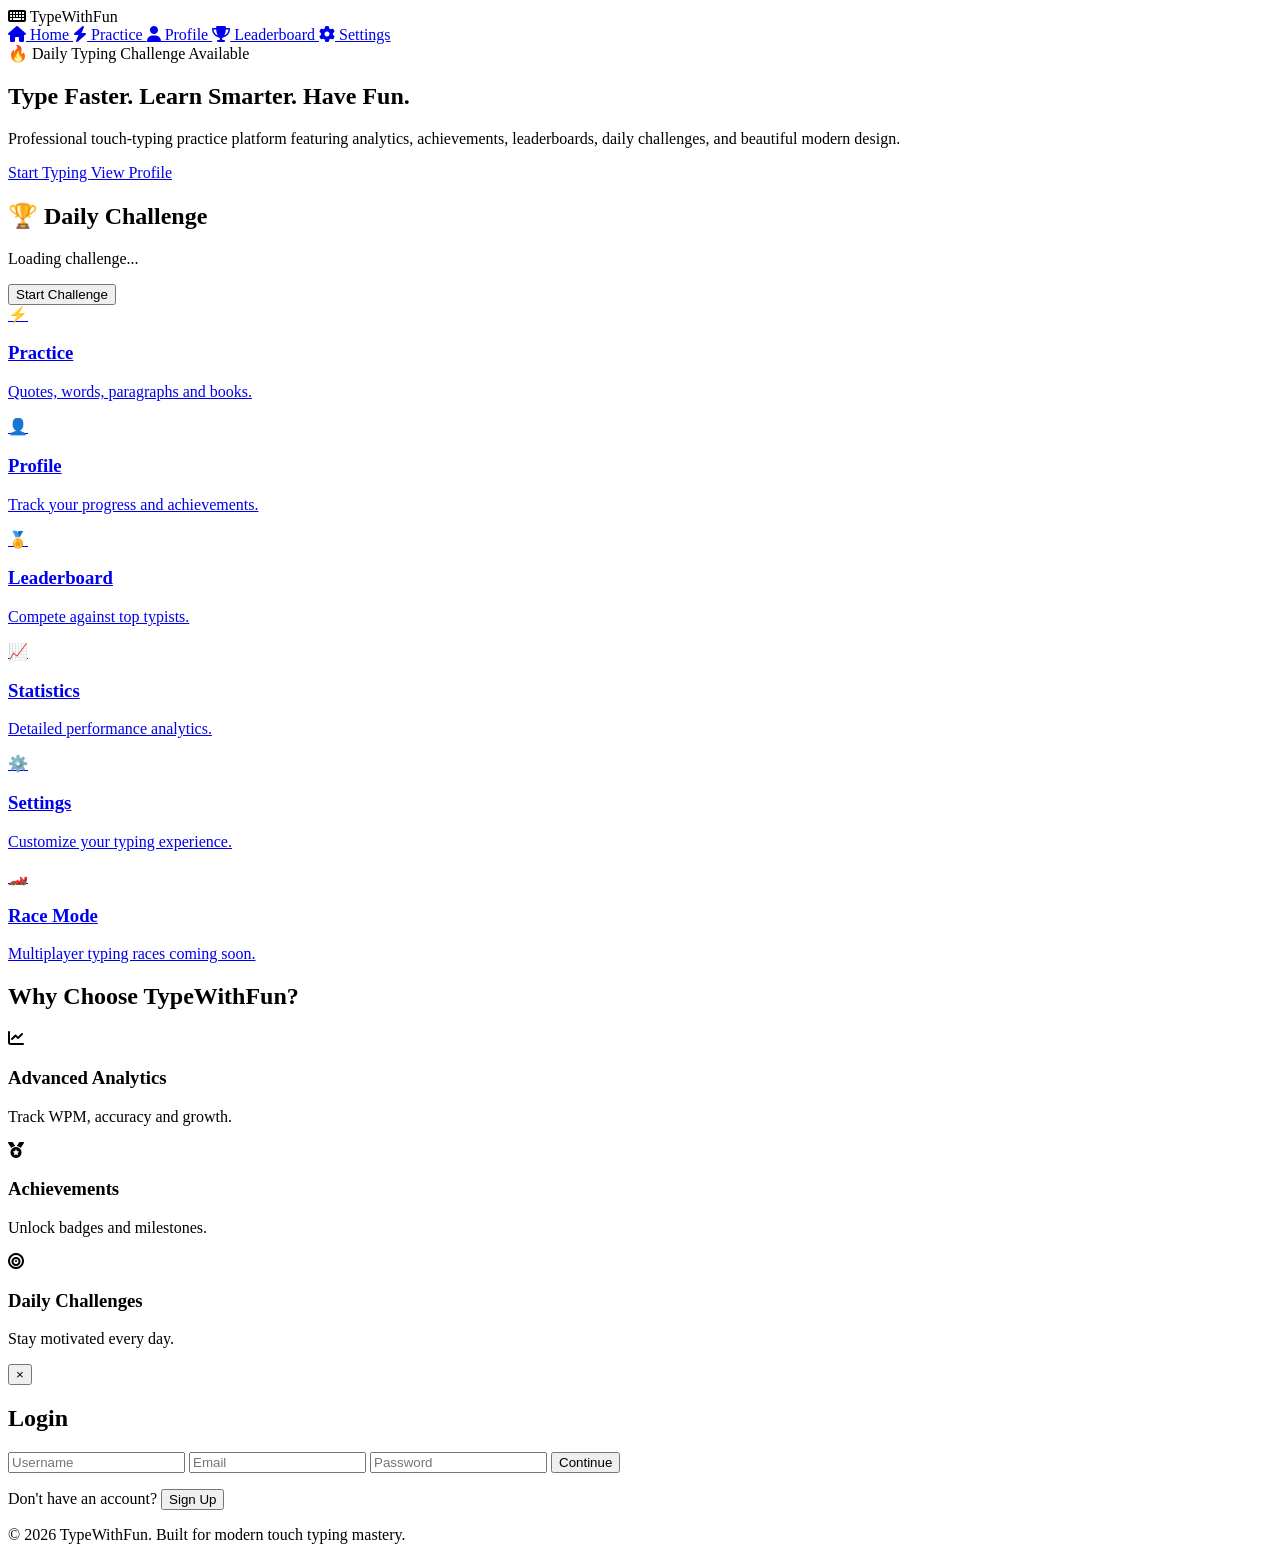
==== index.html @ 9734ed9a "Create index.html" ====
<!DOCTYPE html>
<html lang="en">
<head>
<meta charset="UTF-8">
<meta
    name="viewport"
    content="width=device-width, initial-scale=1.0"
/>

<title>TypeWithFun | Modern Touch Typing Platform</title>

<meta
    name="description"
    content="Master touch typing with fun challenges, achievements, analytics and leaderboards."
/>

<link rel="preconnect" href="https://fonts.googleapis.com">
<link rel="preconnect" href="https://fonts.gstatic.com" crossorigin>

<link
href="https://fonts.googleapis.com/css2?family=Inter:wght@300;400;500;600;700;800&display=swap"
rel="stylesheet"
/>

<link
rel="stylesheet"
href="https://cdnjs.cloudflare.com/ajax/libs/font-awesome/6.5.2/css/all.min.css"
/>

<link rel="stylesheet" href="css/style.css">
<link rel="stylesheet" href="css/components.css">
<link rel="stylesheet" href="css/animations.css">
</head>

<body>

<div class="background-gradient"></div>
<div class="particles" id="particles"></div>

<header class="navbar">

<div class="logo">
<i class="fa-solid fa-keyboard"></i>
<span>TypeWithFun</span>
</div>

<nav class="nav-links">

<a href="index.html">
<i class="fa-solid fa-house"></i>
Home
</a>

<a href="pages/practice.html">
<i class="fa-solid fa-bolt"></i>
Practice
</a>

<a href="pages/profile.html">
<i class="fa-solid fa-user"></i>
Profile
</a>

<a href="pages/leaderboard.html">
<i class="fa-solid fa-trophy"></i>
Leaderboard
</a>

<a href="pages/settings.html">
<i class="fa-solid fa-gear"></i>
Settings
</a>

</nav>

<div id="authArea"></div>

</header>

<main>

<section class="hero">

<div class="hero-content">

<div class="badge">
🔥 Daily Typing Challenge Available
</div>

<h1>
Type Faster.
<span>Learn Smarter.</span>
Have Fun.
</h1>

<p>
Professional touch-typing practice platform featuring
analytics, achievements, leaderboards, daily challenges,
and beautiful modern design.
</p>

<div class="hero-buttons">

<a
href="pages/practice.html"
class="btn btn-primary"
>
Start Typing
</a>

<a
href="pages/profile.html"
class="btn btn-secondary"
>
View Profile
</a>

</div>

</div>

</section>

<section class="challenge-banner glass-card">

<div>

<h2>
🏆 Daily Challenge
</h2>

<p id="dailyChallengeText">
Loading challenge...
</p>

</div>

<button
id="challengeButton"
class="btn btn-primary"
>
Start Challenge
</button>

</section>

<section class="dashboard-grid">

<a
href="pages/practice.html"
class="dashboard-card glass-card"
>

<div class="card-icon">
⚡
</div>

<h3>Practice</h3>

<p>
Quotes, words, paragraphs and books.
</p>

</a>

<a
href="pages/profile.html"
class="dashboard-card glass-card"
>

<div class="card-icon">
👤
</div>

<h3>Profile</h3>

<p>
Track your progress and achievements.
</p>

</a>

<a
href="pages/leaderboard.html"
class="dashboard-card glass-card"
>

<div class="card-icon">
🏅
</div>

<h3>Leaderboard</h3>

<p>
Compete against top typists.
</p>

</a>

<a
href="#stats"
class="dashboard-card glass-card"
>

<div class="card-icon">
📈
</div>

<h3>Statistics</h3>

<p>
Detailed performance analytics.
</p>

</a>

<a
href="pages/settings.html"
class="dashboard-card glass-card"
>

<div class="card-icon">
⚙️
</div>

<h3>Settings</h3>

<p>
Customize your typing experience.
</p>

</a>

<a
href="#future"
class="dashboard-card glass-card"
>

<div class="card-icon">
🏎️
</div>

<h3>Race Mode</h3>

<p>
Multiplayer typing races coming soon.
</p>

</a>

</section>

<section class="features">

<h2>
Why Choose TypeWithFun?
</h2>

<div class="feature-grid">

<div class="glass-card feature-card">
<i class="fa-solid fa-chart-line"></i>
<h3>Advanced Analytics</h3>
<p>
Track WPM, accuracy and growth.
</p>
</div>

<div class="glass-card feature-card">
<i class="fa-solid fa-medal"></i>
<h3>Achievements</h3>
<p>
Unlock badges and milestones.
</p>
</div>

<div class="glass-card feature-card">
<i class="fa-solid fa-bullseye"></i>
<h3>Daily Challenges</h3>
<p>
Stay motivated every day.
</p>
</div>

</div>

</section>

</main>

<div
id="authModal"
class="modal hidden"
aria-hidden="true"
>

<div class="modal-content glass-card">

<button
class="close-modal"
id="closeAuthModal"
>
×
</button>

<h2 id="authTitle">
Login
</h2>

<form id="authForm">

<input
type="text"
id="username"
placeholder="Username"
/>

<input
type="email"
id="email"
placeholder="Email"
/>

<input
type="password"
id="password"
placeholder="Password"
required
/>

<button
type="submit"
class="btn btn-primary"
>
Continue
</button>

</form>

<p class="switch-auth">

<span id="authSwitchText">
Don't have an account?
</span>

<button id="switchAuthMode">
Sign Up
</button>

</p>

</div>

</div>

<footer>

<p>
© 2026 TypeWithFun.
Built for modern touch typing mastery.
</p>

</footer>

<script src="data/quotes.js"></script>

<script src="js/storage.js"></script>
<script src="js/auth.js"></script>
<script src="js/app.js"></script>

</body>
</html>
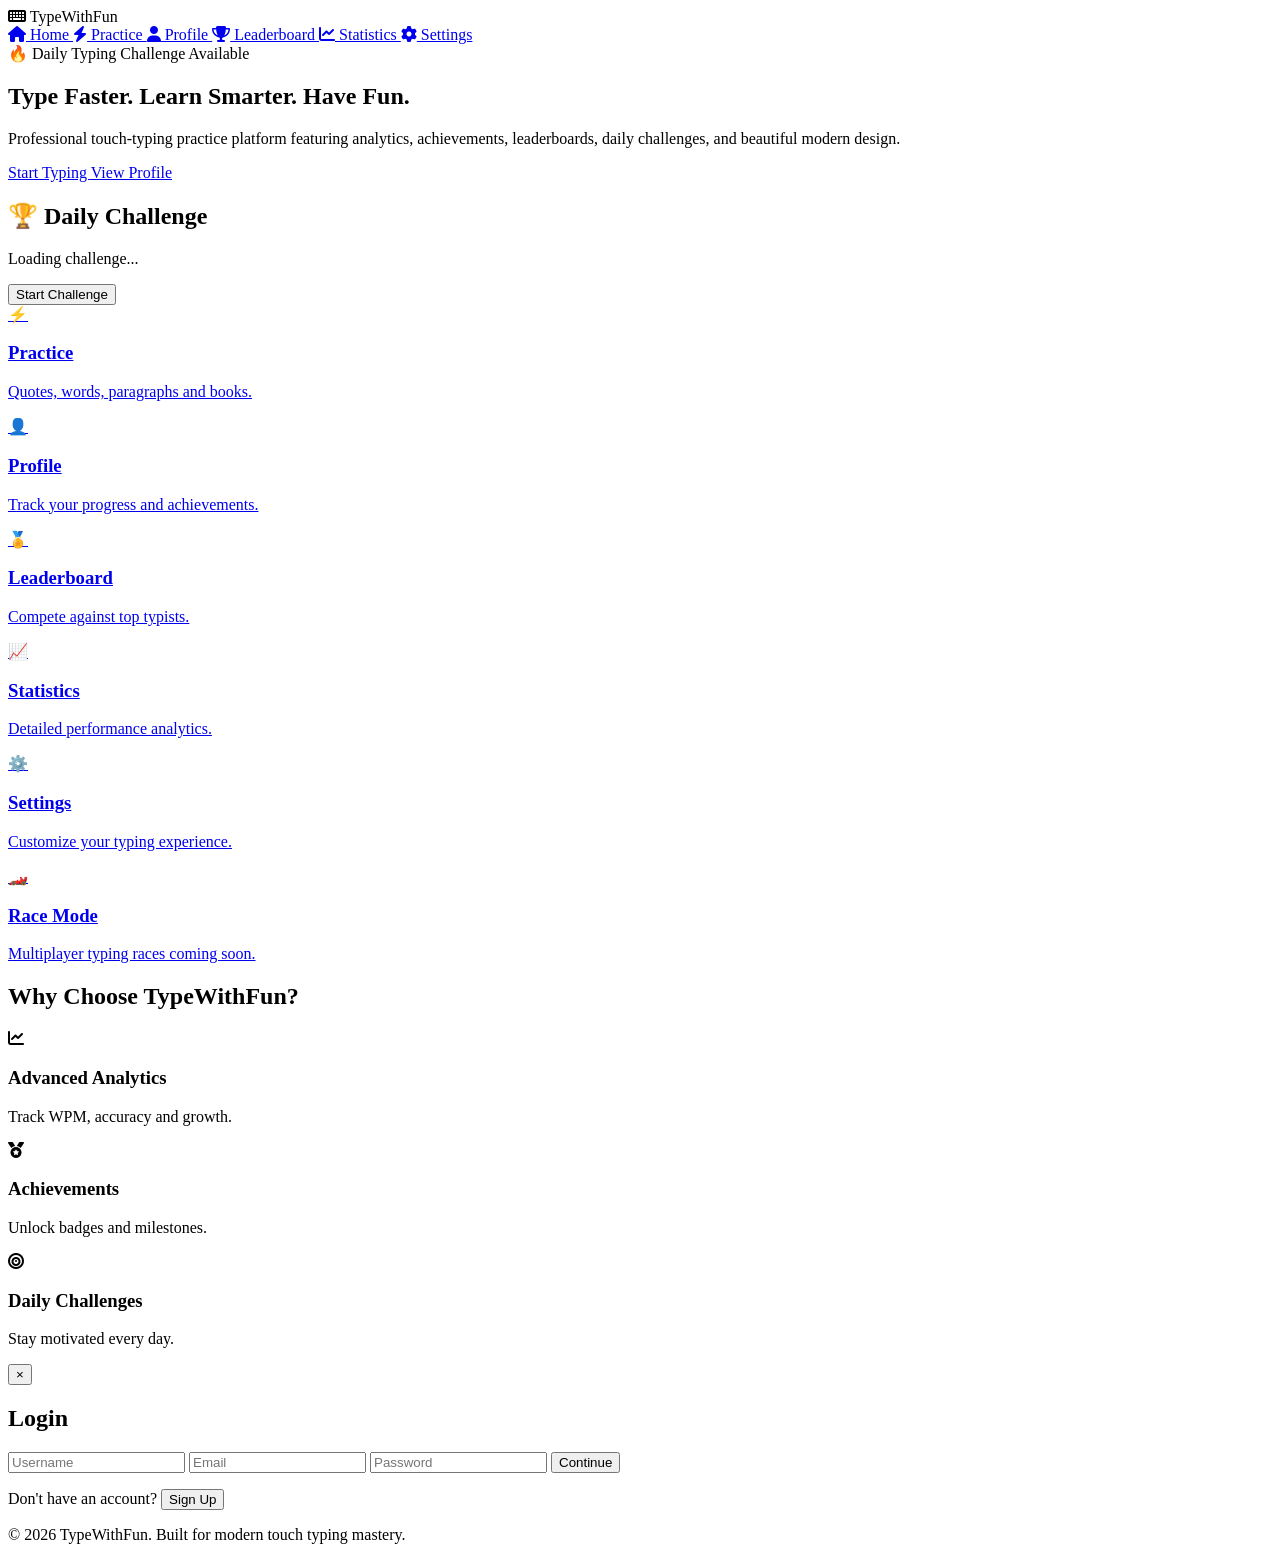
==== commit 6f5607d3: "Update index.html" ====
--- a/index.html
+++ b/index.html
@@ -1,4 +1,4 @@
-<!DOCTYPE html>
+ <!DOCTYPE html>
 <html lang="en">
 <head>
 <meta charset="UTF-8">
@@ -66,6 +66,11 @@
 Leaderboard
 </a>
 
+<a href="pages/statistics.html">
+<i class="fa-solid fa-chart-line"></i>
+Statistics
+</a>
+
 <a href="pages/settings.html">
 <i class="fa-solid fa-gear"></i>
 Settings
@@ -198,7 +203,7 @@
 </a>
 
 <a
-href="#stats"
+href="pages/statistics.html"
 class="dashboard-card glass-card"
 >
 
@@ -343,7 +348,10 @@
 Don't have an account?
 </span>
 
-<button id="switchAuthMode">
+<button
+type="button"
+id="switchAuthMode"
+>
 Sign Up
 </button>
 
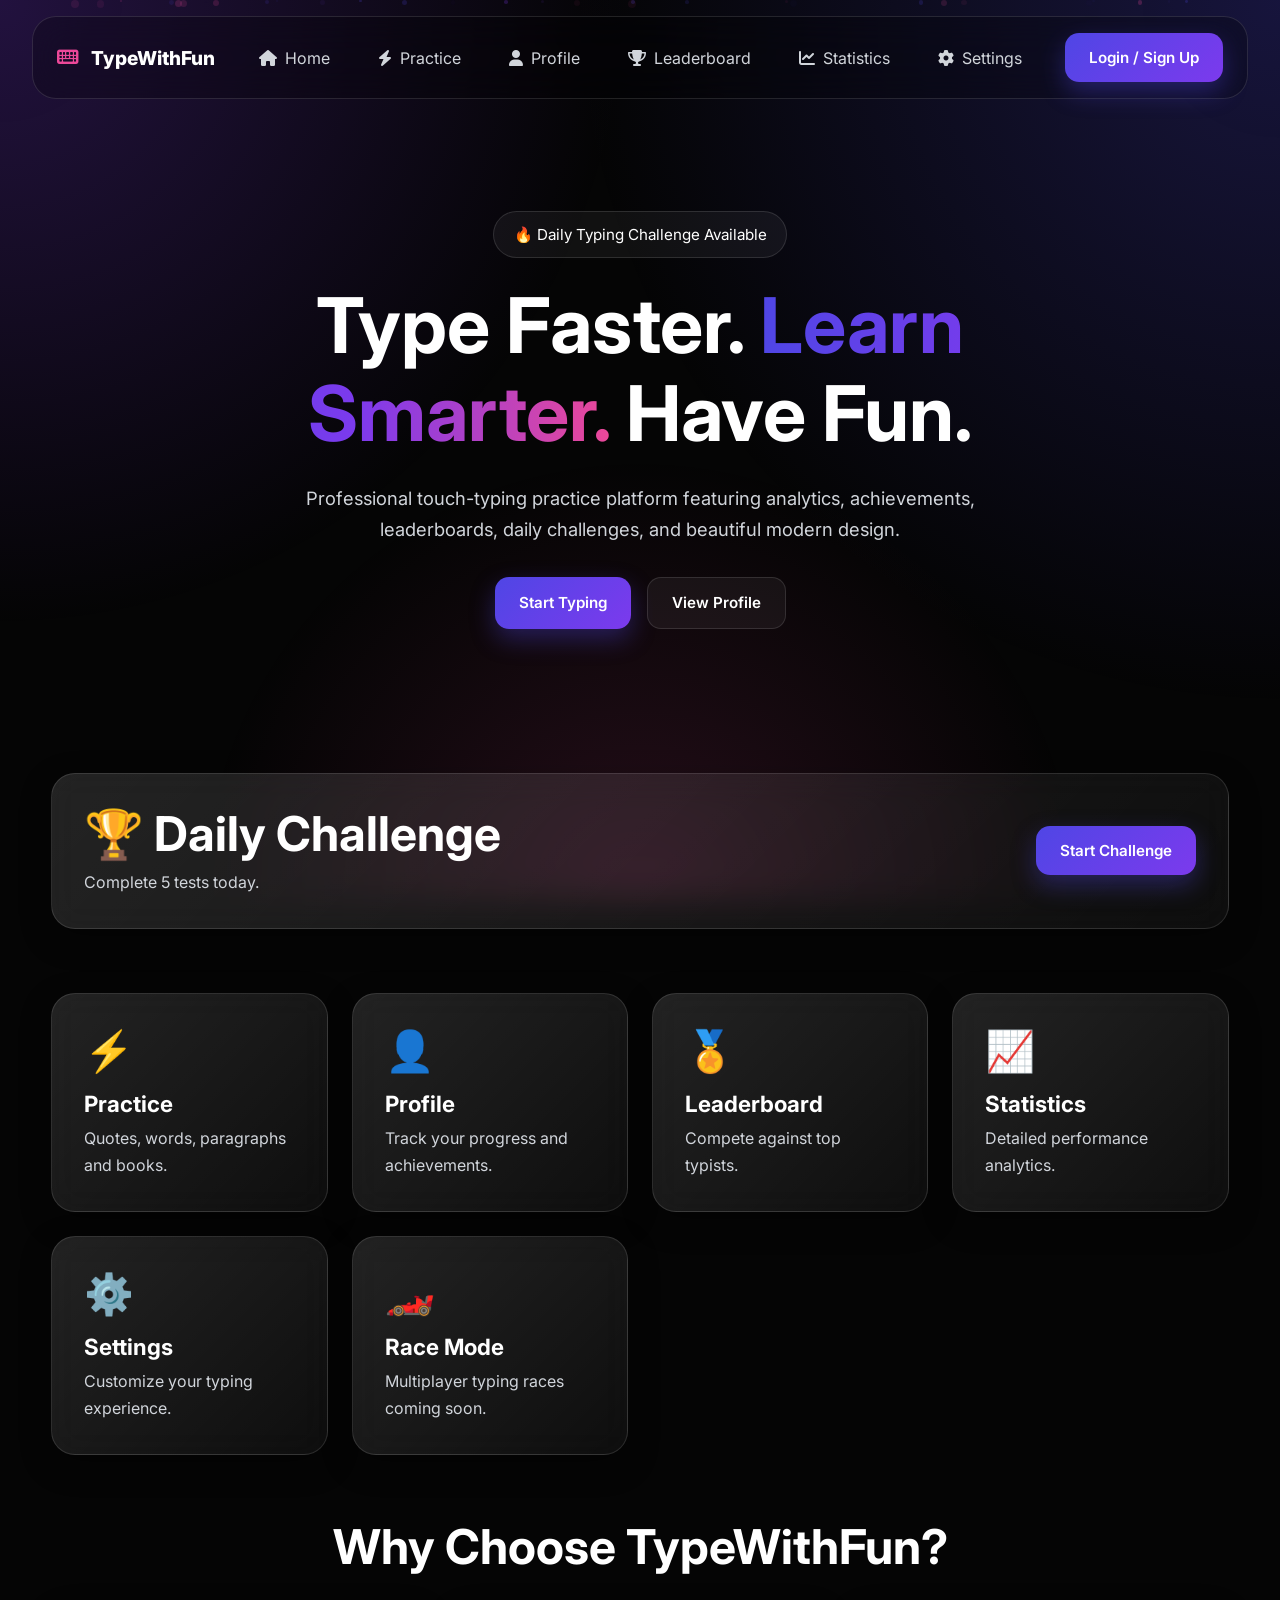
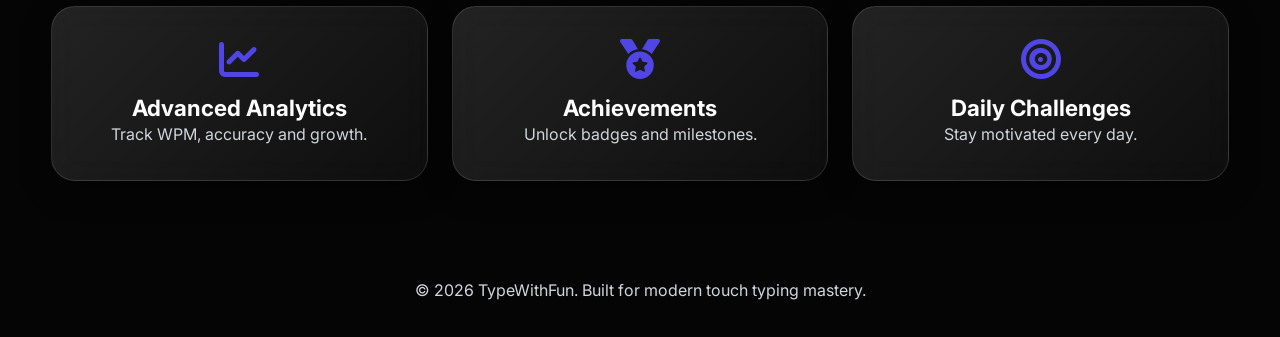
==== commit d5b808c1: "Update index.html" ====
--- a/index.html
+++ b/index.html
@@ -1,4 +1,4 @@
- <!DOCTYPE html>
+<!DOCTYPE html>
 <html lang="en">
 <head>
 <meta charset="UTF-8">
@@ -27,9 +27,10 @@
 href="https://cdnjs.cloudflare.com/ajax/libs/font-awesome/6.5.2/css/all.min.css"
 />
 
-<link rel="stylesheet" href="css/style.css">
-<link rel="stylesheet" href="css/components.css">
-<link rel="stylesheet" href="css/animations.css">
+<link rel="stylesheet" href="style.css">
+<link rel="stylesheet" href="components.css">
+<link rel="stylesheet" href="animations.css">
+
 </head>
 
 <body>
@@ -51,27 +52,27 @@
 Home
 </a>
 
-<a href="pages/practice.html">
+<a href="practice.html">
 <i class="fa-solid fa-bolt"></i>
 Practice
 </a>
 
-<a href="pages/profile.html">
+<a href="profile.html">
 <i class="fa-solid fa-user"></i>
 Profile
 </a>
 
-<a href="pages/leaderboard.html">
+<a href="leaderboard.html">
 <i class="fa-solid fa-trophy"></i>
 Leaderboard
 </a>
 
-<a href="pages/statistics.html">
+<a href="statistics.html">
 <i class="fa-solid fa-chart-line"></i>
 Statistics
 </a>
 
-<a href="pages/settings.html">
+<a href="settings.html">
 <i class="fa-solid fa-gear"></i>
 Settings
 </a>
@@ -107,14 +108,14 @@
 <div class="hero-buttons">
 
 <a
-href="pages/practice.html"
+href="practice.html"
 class="btn btn-primary"
 >
 Start Typing
 </a>
 
 <a
-href="pages/profile.html"
+href="profile.html"
 class="btn btn-secondary"
 >
 View Profile
@@ -152,7 +153,7 @@
 <section class="dashboard-grid">
 
 <a
-href="pages/practice.html"
+href="practice.html"
 class="dashboard-card glass-card"
 >
 
@@ -169,7 +170,7 @@
 </a>
 
 <a
-href="pages/profile.html"
+href="profile.html"
 class="dashboard-card glass-card"
 >
 
@@ -186,7 +187,7 @@
 </a>
 
 <a
-href="pages/leaderboard.html"
+href="leaderboard.html"
 class="dashboard-card glass-card"
 >
 
@@ -203,7 +204,7 @@
 </a>
 
 <a
-href="pages/statistics.html"
+href="statistics.html"
 class="dashboard-card glass-card"
 >
 
@@ -220,7 +221,7 @@
 </a>
 
 <a
-href="pages/settings.html"
+href="settings.html"
 class="dashboard-card glass-card"
 >
 
@@ -370,11 +371,11 @@
 
 </footer>
 
-<script src="data/quotes.js"></script>
-
-<script src="js/storage.js"></script>
-<script src="js/auth.js"></script>
-<script src="js/app.js"></script>
+<script src="quotes.js"></script>
+
+<script src="storage.js"></script>
+<script src="auth.js"></script>
+<script src="app.js"></script>
 
 </body>
 </html>
--- a/style.css
+++ b/style.css
@@ -0,0 +1,645 @@
+/* =========================================================
+   TypeWithFun
+   Global Styles
+   style.css
+   ========================================================= */
+
+/* =========================
+   ROOT VARIABLES
+   ========================= */
+
+:root {
+  --primary: #4F46E5;
+  --secondary: #7C3AED;
+  --accent: #EC4899;
+
+  --bg: #050505;
+  --bg-secondary: #0D0D0D;
+  --surface: rgba(255, 255, 255, 0.08);
+
+  --text: #FFFFFF;
+  --text-secondary: #D1D5DB;
+  --text-muted: #9CA3AF;
+
+  --success: #22C55E;
+  --warning: #F59E0B;
+  --danger: #EF4444;
+
+  --border: rgba(255,255,255,0.12);
+
+  --shadow-sm: 0 4px 12px rgba(0,0,0,0.25);
+  --shadow-md: 0 10px 30px rgba(0,0,0,0.35);
+  --shadow-lg: 0 25px 50px rgba(0,0,0,0.45);
+
+  --radius-sm: 10px;
+  --radius-md: 18px;
+  --radius-lg: 24px;
+  --radius-xl: 32px;
+
+  --transition-fast: 0.2s ease;
+  --transition-normal: 0.35s ease;
+  --transition-slow: 0.5s ease;
+
+  --font-size-base: 16px;
+
+  --glass-bg:
+    linear-gradient(
+      135deg,
+      rgba(255,255,255,0.12),
+      rgba(255,255,255,0.04)
+    );
+
+  --glass-blur: blur(16px);
+}
+
+/* =========================
+   LIGHT THEME SUPPORT
+   ========================= */
+
+body.light-theme {
+  --bg: #F5F7FF;
+  --bg-secondary: #FFFFFF;
+
+  --surface: rgba(255,255,255,0.85);
+
+  --text: #0F172A;
+  --text-secondary: #334155;
+  --text-muted: #64748B;
+
+  --border: rgba(0,0,0,0.08);
+
+  --glass-bg:
+    linear-gradient(
+      135deg,
+      rgba(255,255,255,0.95),
+      rgba(255,255,255,0.75)
+    );
+}
+
+/* =========================
+   RESET
+   ========================= */
+
+*,
+*::before,
+*::after {
+  margin: 0;
+  padding: 0;
+  box-sizing: border-box;
+}
+
+html {
+  scroll-behavior: smooth;
+}
+
+body {
+  background: var(--bg);
+  color: var(--text);
+
+  font-family: "Inter", sans-serif;
+  font-size: var(--font-size-base);
+
+  min-height: 100vh;
+  overflow-x: hidden;
+
+  position: relative;
+}
+
+/* =========================
+   SELECTION
+   ========================= */
+
+::selection {
+  background: var(--primary);
+  color: white;
+}
+
+/* =========================
+   SCROLLBAR
+   ========================= */
+
+::-webkit-scrollbar {
+  width: 10px;
+}
+
+::-webkit-scrollbar-track {
+  background: var(--bg);
+}
+
+::-webkit-scrollbar-thumb {
+  background: var(--primary);
+  border-radius: 999px;
+}
+
+::-webkit-scrollbar-thumb:hover {
+  background: var(--secondary);
+}
+
+/* =========================
+   TYPOGRAPHY
+   ========================= */
+
+h1,
+h2,
+h3,
+h4,
+h5,
+h6 {
+  font-weight: 700;
+  line-height: 1.15;
+}
+
+h1 {
+  font-size: clamp(3rem, 6vw, 5.5rem);
+}
+
+h2 {
+  font-size: clamp(2rem, 4vw, 3rem);
+}
+
+h3 {
+  font-size: 1.4rem;
+}
+
+p {
+  line-height: 1.7;
+  color: var(--text-secondary);
+}
+
+a {
+  text-decoration: none;
+  color: inherit;
+}
+
+ul {
+  list-style: none;
+}
+
+/* =========================
+   MAIN LAYOUT
+   ========================= */
+
+main {
+  width: min(1280px, 92%);
+  margin-inline: auto;
+}
+
+section {
+  margin-bottom: 4rem;
+}
+
+/* =========================
+   BACKGROUND EFFECTS
+   ========================= */
+
+.background-gradient {
+  position: fixed;
+  inset: 0;
+
+  background:
+    radial-gradient(
+      circle at top left,
+      rgba(124,58,237,0.25),
+      transparent 40%
+    ),
+    radial-gradient(
+      circle at top right,
+      rgba(79,70,229,0.25),
+      transparent 45%
+    ),
+    radial-gradient(
+      circle at bottom center,
+      rgba(236,72,153,0.15),
+      transparent 40%
+    );
+
+  z-index: -3;
+}
+
+.particles {
+  position: fixed;
+  inset: 0;
+
+  pointer-events: none;
+
+  z-index: -2;
+}
+
+/* =========================
+   NAVBAR
+   ========================= */
+
+.navbar {
+  width: min(1400px, 95%);
+  margin: 1rem auto;
+
+  display: flex;
+  justify-content: space-between;
+  align-items: center;
+
+  padding: 1rem 1.5rem;
+
+  position: sticky;
+  top: 10px;
+
+  z-index: 1000;
+
+  border: 1px solid var(--border);
+
+  backdrop-filter: blur(20px);
+
+  background: rgba(0,0,0,0.25);
+
+  border-radius: var(--radius-lg);
+}
+
+.logo {
+  display: flex;
+  align-items: center;
+  gap: .75rem;
+
+  font-size: 1.2rem;
+  font-weight: 800;
+}
+
+.logo i {
+  color: var(--accent);
+}
+
+.nav-links {
+  display: flex;
+  align-items: center;
+  gap: 1rem;
+}
+
+.nav-links a {
+  padding: .8rem 1rem;
+
+  border-radius: 12px;
+
+  color: var(--text-secondary);
+
+  transition: var(--transition-fast);
+
+  display: flex;
+  align-items: center;
+  gap: .5rem;
+}
+
+.nav-links a:hover {
+  background: rgba(255,255,255,0.08);
+  color: var(--text);
+}
+
+/* =========================
+   HERO SECTION
+   ========================= */
+
+.hero {
+  padding-top: 6rem;
+  padding-bottom: 5rem;
+}
+
+.hero-content {
+  max-width: 900px;
+  margin-inline: auto;
+  text-align: center;
+}
+
+.hero h1 {
+  margin-top: 1.5rem;
+  margin-bottom: 1.5rem;
+}
+
+.hero h1 span {
+  background:
+    linear-gradient(
+      90deg,
+      var(--primary),
+      var(--secondary),
+      var(--accent)
+    );
+
+  -webkit-background-clip: text;
+  -webkit-text-fill-color: transparent;
+}
+
+.hero p {
+  max-width: 750px;
+  margin-inline: auto;
+  font-size: 1.15rem;
+}
+
+.hero-buttons {
+  display: flex;
+  justify-content: center;
+  gap: 1rem;
+
+  margin-top: 2rem;
+
+  flex-wrap: wrap;
+}
+
+/* =========================
+   BADGES
+   ========================= */
+
+.badge {
+  display: inline-flex;
+  align-items: center;
+
+  padding: .8rem 1.2rem;
+
+  border-radius: 999px;
+
+  border: 1px solid var(--border);
+
+  background: rgba(255,255,255,0.05);
+
+  font-size: .95rem;
+}
+
+/* =========================
+   CHALLENGE BANNER
+   ========================= */
+
+.challenge-banner {
+  padding: 2rem;
+
+  display: flex;
+  justify-content: space-between;
+  align-items: center;
+  gap: 2rem;
+}
+
+.challenge-banner h2 {
+  margin-bottom: .5rem;
+}
+
+/* =========================
+   DASHBOARD GRID
+   ========================= */
+
+.dashboard-grid {
+  display: grid;
+
+  grid-template-columns:
+    repeat(auto-fit, minmax(260px, 1fr));
+
+  gap: 1.5rem;
+}
+
+.dashboard-card {
+  padding: 2rem;
+
+  transition:
+    transform 0.25s ease,
+    box-shadow 0.25s ease;
+}
+
+.dashboard-card:hover {
+  transform: translateY(-8px);
+}
+
+.card-icon {
+  font-size: 2.5rem;
+  margin-bottom: 1rem;
+}
+
+.dashboard-card p {
+  margin-top: .5rem;
+}
+
+/* =========================
+   FEATURES SECTION
+   ========================= */
+
+.features {
+  text-align: center;
+}
+
+.features h2 {
+  margin-bottom: 2rem;
+}
+
+.feature-grid {
+  display: grid;
+
+  grid-template-columns:
+    repeat(auto-fit, minmax(280px, 1fr));
+
+  gap: 1.5rem;
+}
+
+.feature-card {
+  padding: 2rem;
+}
+
+.feature-card i {
+  font-size: 2.5rem;
+  margin-bottom: 1rem;
+
+  color: var(--primary);
+}
+
+/* =========================
+   AUTH MODAL
+   ========================= */
+
+.modal {
+  position: fixed;
+  inset: 0;
+
+  background: rgba(0,0,0,0.75);
+
+  display: flex;
+  justify-content: center;
+  align-items: center;
+
+  z-index: 5000;
+}
+
+.hidden {
+  display: none !important;
+}
+
+.modal-content {
+  width: min(450px, 92%);
+
+  position: relative;
+
+  padding: 2rem;
+}
+
+.modal-content h2 {
+  margin-bottom: 1rem;
+}
+
+.modal-content form {
+  display: flex;
+  flex-direction: column;
+  gap: 1rem;
+}
+
+.modal-content input {
+  width: 100%;
+
+  padding: 1rem;
+
+  border-radius: 12px;
+
+  border: 1px solid var(--border);
+
+  background: rgba(255,255,255,0.05);
+
+  color: var(--text);
+
+  outline: none;
+}
+
+.modal-content input:focus {
+  border-color: var(--primary);
+}
+
+.close-modal {
+  position: absolute;
+
+  right: 12px;
+  top: 12px;
+
+  background: transparent;
+  border: none;
+
+  color: var(--text);
+
+  font-size: 2rem;
+
+  cursor: pointer;
+}
+
+.switch-auth {
+  margin-top: 1rem;
+}
+
+.switch-auth button {
+  background: transparent;
+  border: none;
+
+  color: var(--primary);
+
+  cursor: pointer;
+}
+
+/* =========================
+   USER PANEL
+   ========================= */
+
+.user-panel {
+  display: flex;
+  align-items: center;
+  gap: .8rem;
+}
+
+.user-avatar {
+  width: 40px;
+  height: 40px;
+
+  border-radius: 50%;
+
+  object-fit: cover;
+}
+
+.username-display {
+  font-weight: 600;
+}
+
+/* =========================
+   FOOTER
+   ========================= */
+
+footer {
+  text-align: center;
+
+  padding: 2rem;
+
+  color: var(--text-muted);
+}
+
+/* =========================
+   ACCESSIBILITY
+   ========================= */
+
+:focus-visible {
+  outline: 3px solid var(--primary);
+  outline-offset: 3px;
+}
+
+button,
+input,
+select,
+textarea,
+a {
+  font-family: inherit;
+}
+
+/* =========================
+   RESPONSIVE
+   ========================= */
+
+@media (max-width: 1024px) {
+
+  .navbar {
+    flex-direction: column;
+    gap: 1rem;
+  }
+
+  .nav-links {
+    flex-wrap: wrap;
+    justify-content: center;
+  }
+}
+
+@media (max-width: 768px) {
+
+  .hero {
+    padding-top: 2rem;
+  }
+
+  .hero-buttons {
+    flex-direction: column;
+  }
+
+  .challenge-banner {
+    flex-direction: column;
+    text-align: center;
+  }
+
+  .dashboard-grid {
+    grid-template-columns: 1fr;
+  }
+}
+
+@media (max-width: 480px) {
+
+  body {
+    font-size: 15px;
+  }
+
+  .navbar {
+    width: 96%;
+  }
+
+  .nav-links {
+    flex-direction: column;
+    width: 100%;
+  }
+
+  .nav-links a {
+    width: 100%;
+    justify-content: center;
+  }
+
+  .modal-content {
+    padding: 1.5rem;
+  }
+}
--- a/components.css
+++ b/components.css
@@ -0,0 +1,675 @@
+/* =========================================================
+   TypeWithFun
+   Reusable Components
+   components.css
+   ========================================================= */
+
+/* =========================
+   GLASSMORPHISM CARDS
+   ========================= */
+
+.glass-card {
+  background: var(--glass-bg);
+
+  backdrop-filter: var(--glass-blur);
+  -webkit-backdrop-filter: var(--glass-blur);
+
+  border: 1px solid var(--border);
+
+  border-radius: var(--radius-lg);
+
+  box-shadow: var(--shadow-md);
+
+  transition:
+    transform var(--transition-normal),
+    box-shadow var(--transition-normal),
+    border-color var(--transition-normal);
+}
+
+.glass-card:hover {
+  border-color: rgba(255,255,255,0.18);
+
+  box-shadow: var(--shadow-lg);
+
+  transform: translateY(-4px);
+}
+
+/* =========================
+   BUTTON SYSTEM
+   ========================= */
+
+.btn {
+  display: inline-flex;
+  align-items: center;
+  justify-content: center;
+  gap: .65rem;
+
+  padding: .95rem 1.5rem;
+
+  border: none;
+  border-radius: 14px;
+
+  font-weight: 600;
+  font-size: .95rem;
+
+  cursor: pointer;
+
+  transition:
+    transform .2s ease,
+    opacity .2s ease,
+    box-shadow .25s ease;
+
+  text-decoration: none;
+}
+
+.btn:hover {
+  transform: translateY(-2px);
+}
+
+.btn:active {
+  transform: scale(.98);
+}
+
+.btn-primary {
+  color: white;
+
+  background:
+    linear-gradient(
+      135deg,
+      var(--primary),
+      var(--secondary)
+    );
+
+  box-shadow:
+    0 10px 25px rgba(79,70,229,.35);
+}
+
+.btn-primary:hover {
+  box-shadow:
+    0 18px 35px rgba(79,70,229,.45);
+}
+
+.btn-secondary {
+  color: var(--text);
+
+  border: 1px solid var(--border);
+
+  background: rgba(255,255,255,.05);
+}
+
+.btn-secondary:hover {
+  background: rgba(255,255,255,.08);
+}
+
+.btn-success {
+  background: var(--success);
+  color: white;
+}
+
+.btn-danger {
+  background: var(--danger);
+  color: white;
+}
+
+.btn-warning {
+  background: var(--warning);
+  color: black;
+}
+
+.btn-block {
+  width: 100%;
+}
+
+/* =========================
+   ICON BUTTONS
+   ========================= */
+
+.icon-btn {
+  width: 42px;
+  height: 42px;
+
+  border: none;
+  border-radius: 12px;
+
+  cursor: pointer;
+
+  display: flex;
+  align-items: center;
+  justify-content: center;
+
+  color: var(--text);
+
+  background: rgba(255,255,255,.06);
+
+  transition: .25s ease;
+}
+
+.icon-btn:hover {
+  background: rgba(255,255,255,.12);
+}
+
+/* =========================
+   INPUTS
+   ========================= */
+
+.input-group {
+  display: flex;
+  flex-direction: column;
+  gap: .5rem;
+}
+
+.input-group label {
+  font-size: .9rem;
+  color: var(--text-secondary);
+}
+
+.input-group input,
+.input-group select,
+.input-group textarea {
+  width: 100%;
+
+  padding: 1rem;
+
+  border-radius: 14px;
+
+  border: 1px solid var(--border);
+
+  background: rgba(255,255,255,.05);
+
+  color: var(--text);
+
+  transition: .25s ease;
+
+  outline: none;
+}
+
+.input-group input:focus,
+.input-group select:focus,
+.input-group textarea:focus {
+  border-color: var(--primary);
+}
+
+.input-group textarea {
+  resize: vertical;
+  min-height: 120px;
+}
+
+/* =========================
+   SECTION HEADERS
+   ========================= */
+
+.section-header {
+  margin-bottom: 2rem;
+}
+
+.section-header h2 {
+  margin-bottom: .5rem;
+}
+
+.section-header p {
+  color: var(--text-muted);
+}
+
+/* =========================
+   STAT CARDS
+   ========================= */
+
+.stats-grid {
+  display: grid;
+
+  grid-template-columns:
+    repeat(auto-fit, minmax(220px, 1fr));
+
+  gap: 1rem;
+}
+
+.stat-card {
+  padding: 1.5rem;
+}
+
+.stat-label {
+  color: var(--text-muted);
+  font-size: .9rem;
+}
+
+.stat-value {
+  margin-top: .5rem;
+
+  font-size: 2rem;
+  font-weight: 700;
+}
+
+.stat-change {
+  margin-top: .5rem;
+  font-size: .85rem;
+}
+
+.positive {
+  color: var(--success);
+}
+
+.negative {
+  color: var(--danger);
+}
+
+/* =========================
+   PROFILE COMPONENTS
+   ========================= */
+
+.profile-card {
+  display: flex;
+  gap: 2rem;
+
+  align-items: center;
+
+  padding: 2rem;
+}
+
+.profile-avatar {
+  width: 120px;
+  height: 120px;
+
+  border-radius: 50%;
+
+  object-fit: cover;
+
+  border: 4px solid rgba(255,255,255,.15);
+}
+
+.profile-info h2 {
+  margin-bottom: .5rem;
+}
+
+.profile-meta {
+  color: var(--text-muted);
+}
+
+.profile-stats {
+  margin-top: 2rem;
+
+  display: grid;
+
+  grid-template-columns:
+    repeat(auto-fit, minmax(150px, 1fr));
+
+  gap: 1rem;
+}
+
+/* =========================
+   LEADERBOARD TABLE
+   ========================= */
+
+.table-container {
+  overflow-x: auto;
+}
+
+.leaderboard-table {
+  width: 100%;
+  border-collapse: collapse;
+}
+
+.leaderboard-table th,
+.leaderboard-table td {
+  padding: 1rem;
+  text-align: left;
+}
+
+.leaderboard-table thead {
+  background: rgba(255,255,255,.05);
+}
+
+.leaderboard-table tbody tr {
+  border-bottom: 1px solid var(--border);
+}
+
+.leaderboard-table tbody tr:hover {
+  background: rgba(255,255,255,.03);
+}
+
+.rank-badge {
+  width: 34px;
+  height: 34px;
+
+  border-radius: 50%;
+
+  display: flex;
+  align-items: center;
+  justify-content: center;
+
+  font-weight: 700;
+}
+
+.rank-1 {
+  background: gold;
+  color: black;
+}
+
+.rank-2 {
+  background: silver;
+  color: black;
+}
+
+.rank-3 {
+  background: #CD7F32;
+  color: white;
+}
+
+/* =========================
+   ACHIEVEMENTS
+   ========================= */
+
+.achievement-grid {
+  display: grid;
+
+  grid-template-columns:
+    repeat(auto-fit, minmax(180px, 1fr));
+
+  gap: 1rem;
+}
+
+.achievement-card {
+  text-align: center;
+
+  padding: 1.5rem;
+}
+
+.achievement-icon {
+  font-size: 2.5rem;
+  margin-bottom: .75rem;
+}
+
+.achievement-locked {
+  opacity: .45;
+  filter: grayscale(100%);
+}
+
+.achievement-unlocked {
+  animation: achievementGlow 3s infinite;
+}
+
+/* =========================
+   PROGRESS BAR
+   ========================= */
+
+.progress {
+  width: 100%;
+  height: 12px;
+
+  border-radius: 999px;
+
+  overflow: hidden;
+
+  background: rgba(255,255,255,.08);
+}
+
+.progress-fill {
+  height: 100%;
+
+  width: 0%;
+
+  border-radius: inherit;
+
+  background:
+    linear-gradient(
+      90deg,
+      var(--primary),
+      var(--accent)
+    );
+
+  transition: width .4s ease;
+}
+
+/* =========================
+   TYPING TEST UI
+   ========================= */
+
+.typing-container {
+  padding: 2rem;
+}
+
+.typing-text {
+  line-height: 2;
+
+  font-size: 1.3rem;
+
+  user-select: none;
+}
+
+.char-correct {
+  color: var(--success);
+}
+
+.char-incorrect {
+  color: var(--danger);
+  text-decoration: underline;
+}
+
+.char-current {
+  background: rgba(79,70,229,.35);
+  border-radius: 3px;
+}
+
+.typing-stats {
+  margin-top: 2rem;
+
+  display: grid;
+
+  grid-template-columns:
+    repeat(auto-fit,minmax(120px,1fr));
+
+  gap: 1rem;
+}
+
+/* =========================
+   TIMER DISPLAY
+   ========================= */
+
+.timer-box {
+  text-align: center;
+}
+
+.timer-value {
+  font-size: 2rem;
+  font-weight: 700;
+}
+
+.timer-label {
+  color: var(--text-muted);
+}
+
+/* =========================
+   CHART CONTAINERS
+   ========================= */
+
+.chart-card {
+  padding: 1.5rem;
+}
+
+.chart-wrapper {
+  position: relative;
+  height: 350px;
+}
+
+/* =========================
+   TABS
+   ========================= */
+
+.tabs {
+  display: flex;
+  gap: .75rem;
+
+  flex-wrap: wrap;
+
+  margin-bottom: 1.5rem;
+}
+
+.tab-btn {
+  padding: .8rem 1rem;
+
+  border: none;
+
+  cursor: pointer;
+
+  color: var(--text);
+
+  border-radius: 12px;
+
+  background: rgba(255,255,255,.06);
+}
+
+.tab-btn.active {
+  background:
+    linear-gradient(
+      135deg,
+      var(--primary),
+      var(--secondary)
+    );
+}
+
+/* =========================
+   TOAST NOTIFICATIONS
+   ========================= */
+
+.toast-container {
+  position: fixed;
+
+  top: 20px;
+  right: 20px;
+
+  z-index: 9999;
+
+  display: flex;
+  flex-direction: column;
+  gap: .75rem;
+}
+
+.toast {
+  min-width: 280px;
+
+  padding: 1rem;
+
+  border-radius: 14px;
+
+  color: white;
+
+  backdrop-filter: blur(15px);
+
+  box-shadow: var(--shadow-lg);
+}
+
+.toast-success {
+  background: rgba(34,197,94,.9);
+}
+
+.toast-error {
+  background: rgba(239,68,68,.9);
+}
+
+.toast-warning {
+  background: rgba(245,158,11,.9);
+}
+
+/* =========================
+   BADGES
+   ========================= */
+
+.badge-pill {
+  display: inline-flex;
+  align-items: center;
+
+  padding: .5rem .9rem;
+
+  border-radius: 999px;
+
+  font-size: .85rem;
+
+  background: rgba(255,255,255,.08);
+}
+
+/* =========================
+   EMPTY STATES
+   ========================= */
+
+.empty-state {
+  text-align: center;
+  padding: 3rem 1rem;
+}
+
+.empty-state i {
+  font-size: 3rem;
+  margin-bottom: 1rem;
+
+  color: var(--text-muted);
+}
+
+/* =========================
+   LOADING SPINNER
+   ========================= */
+
+.spinner {
+  width: 42px;
+  height: 42px;
+
+  border-radius: 50%;
+
+  border: 4px solid rgba(255,255,255,.15);
+  border-top-color: var(--primary);
+
+  animation: spin 1s linear infinite;
+}
+
+/* =========================
+   UTILITIES
+   ========================= */
+
+.text-center {
+  text-align: center;
+}
+
+.text-right {
+  text-align: right;
+}
+
+.mt-1 { margin-top: .5rem; }
+.mt-2 { margin-top: 1rem; }
+.mt-3 { margin-top: 1.5rem; }
+.mt-4 { margin-top: 2rem; }
+
+.mb-1 { margin-bottom: .5rem; }
+.mb-2 { margin-bottom: 1rem; }
+.mb-3 { margin-bottom: 1.5rem; }
+.mb-4 { margin-bottom: 2rem; }
+
+.hidden {
+  display: none !important;
+}
+
+.w-full {
+  width: 100%;
+}
+
+/* =========================
+   MOBILE
+   ========================= */
+
+@media (max-width: 768px) {
+
+  .profile-card {
+    flex-direction: column;
+    text-align: center;
+  }
+
+  .typing-text {
+    font-size: 1.1rem;
+  }
+
+  .leaderboard-table th,
+  .leaderboard-table td {
+    padding: .75rem;
+  }
+
+  .toast {
+    min-width: auto;
+    width: calc(100vw - 40px);
+  }
+}
--- a/animations.css
+++ b/animations.css
@@ -0,0 +1,623 @@
+/* =========================================================
+   TypeWithFun
+   animations.css
+   Premium Animation System
+   ========================================================= */
+
+/* =========================
+   GLOBAL ANIMATION SETTINGS
+   ========================= */
+
+:root {
+  --anim-fast: 0.2s;
+  --anim-normal: 0.4s;
+  --anim-slow: 0.8s;
+  --anim-extra-slow: 1.5s;
+}
+
+/* =========================
+   FADE IN
+   ========================= */
+
+.fade-in {
+  animation: fadeIn var(--anim-normal) ease forwards;
+}
+
+@keyframes fadeIn {
+  from {
+    opacity: 0;
+  }
+
+  to {
+    opacity: 1;
+  }
+}
+
+/* =========================
+   FADE UP
+   ========================= */
+
+.fade-up {
+  animation: fadeUp 0.8s ease forwards;
+}
+
+@keyframes fadeUp {
+  from {
+    opacity: 0;
+    transform: translateY(30px);
+  }
+
+  to {
+    opacity: 1;
+    transform: translateY(0);
+  }
+}
+
+/* =========================
+   FADE DOWN
+   ========================= */
+
+.fade-down {
+  animation: fadeDown 0.8s ease forwards;
+}
+
+@keyframes fadeDown {
+  from {
+    opacity: 0;
+    transform: translateY(-30px);
+  }
+
+  to {
+    opacity: 1;
+    transform: translateY(0);
+  }
+}
+
+/* =========================
+   SCALE IN
+   ========================= */
+
+.scale-in {
+  animation: scaleIn 0.4s ease forwards;
+}
+
+@keyframes scaleIn {
+  from {
+    opacity: 0;
+    transform: scale(.9);
+  }
+
+  to {
+    opacity: 1;
+    transform: scale(1);
+  }
+}
+
+/* =========================
+   FLOATING EFFECT
+   ========================= */
+
+.float {
+  animation: floating 4s ease-in-out infinite;
+}
+
+@keyframes floating {
+
+  0% {
+    transform: translateY(0);
+  }
+
+  50% {
+    transform: translateY(-10px);
+  }
+
+  100% {
+    transform: translateY(0);
+  }
+}
+
+/* =========================
+   PULSE
+   ========================= */
+
+.pulse {
+  animation: pulse 2s infinite;
+}
+
+@keyframes pulse {
+
+  0% {
+    transform: scale(1);
+  }
+
+  50% {
+    transform: scale(1.05);
+  }
+
+  100% {
+    transform: scale(1);
+  }
+}
+
+/* =========================
+   GLOW EFFECT
+   ========================= */
+
+.glow {
+  animation: glow 3s ease infinite;
+}
+
+@keyframes glow {
+
+  0% {
+    box-shadow:
+      0 0 10px rgba(79,70,229,.3);
+  }
+
+  50% {
+    box-shadow:
+      0 0 30px rgba(124,58,237,.6);
+  }
+
+  100% {
+    box-shadow:
+      0 0 10px rgba(79,70,229,.3);
+  }
+}
+
+/* =========================
+   GRADIENT SHIFT
+   ========================= */
+
+.animated-gradient {
+  background-size: 300% 300%;
+
+  animation:
+    gradientShift 10s ease infinite;
+}
+
+@keyframes gradientShift {
+
+  0% {
+    background-position: 0% 50%;
+  }
+
+  50% {
+    background-position: 100% 50%;
+  }
+
+  100% {
+    background-position: 0% 50%;
+  }
+}
+
+/* =========================
+   HERO TITLE ANIMATION
+   ========================= */
+
+.hero h1 {
+  animation:
+    heroTitleReveal 1s ease;
+}
+
+@keyframes heroTitleReveal {
+
+  from {
+    opacity: 0;
+    transform: translateY(30px);
+  }
+
+  to {
+    opacity: 1;
+    transform: translateY(0);
+  }
+}
+
+/* =========================
+   HERO PARAGRAPH
+   ========================= */
+
+.hero p {
+  animation:
+    heroParagraphReveal 1.2s ease;
+}
+
+@keyframes heroParagraphReveal {
+
+  from {
+    opacity: 0;
+    transform: translateY(20px);
+  }
+
+  to {
+    opacity: 1;
+    transform: translateY(0);
+  }
+}
+
+/* =========================
+   BUTTON HOVER
+   ========================= */
+
+.btn {
+  transition:
+    transform .25s ease,
+    box-shadow .25s ease,
+    opacity .25s ease;
+}
+
+.btn:hover {
+  transform: translateY(-3px);
+}
+
+.btn:active {
+  transform: scale(.98);
+}
+
+/* =========================
+   CARD ENTRANCE
+   ========================= */
+
+.dashboard-card {
+  animation:
+    cardAppear .8s ease;
+}
+
+@keyframes cardAppear {
+
+  from {
+    opacity: 0;
+    transform: translateY(25px);
+  }
+
+  to {
+    opacity: 1;
+    transform: translateY(0);
+  }
+}
+
+/* =========================
+   CARD HOVER
+   ========================= */
+
+.dashboard-card:hover {
+  animation:
+    cardHover .3s ease forwards;
+}
+
+@keyframes cardHover {
+
+  from {
+    transform: translateY(0);
+  }
+
+  to {
+    transform: translateY(-8px);
+  }
+}
+
+/* =========================
+   MODAL OPEN
+   ========================= */
+
+.modal {
+  animation:
+    modalBackdrop .3s ease;
+}
+
+.modal-content {
+  animation:
+    modalContent .35s ease;
+}
+
+@keyframes modalBackdrop {
+
+  from {
+    opacity: 0;
+  }
+
+  to {
+    opacity: 1;
+  }
+}
+
+@keyframes modalContent {
+
+  from {
+    opacity: 0;
+    transform: scale(.92);
+  }
+
+  to {
+    opacity: 1;
+    transform: scale(1);
+  }
+}
+
+/* =========================
+   TOAST ENTRY
+   ========================= */
+
+.toast {
+  animation:
+    toastSlide .35s ease;
+}
+
+@keyframes toastSlide {
+
+  from {
+    opacity: 0;
+    transform: translateX(100%);
+  }
+
+  to {
+    opacity: 1;
+    transform: translateX(0);
+  }
+}
+
+/* =========================
+   SPINNER
+   ========================= */
+
+@keyframes spin {
+
+  from {
+    transform: rotate(0deg);
+  }
+
+  to {
+    transform: rotate(360deg);
+  }
+}
+
+/* =========================
+   ACHIEVEMENT UNLOCK
+   ========================= */
+
+.achievement-unlocked {
+  animation:
+    achievementGlow 3s infinite;
+}
+
+@keyframes achievementGlow {
+
+  0% {
+    box-shadow:
+      0 0 0 rgba(236,72,153,0);
+  }
+
+  50% {
+    box-shadow:
+      0 0 25px rgba(236,72,153,.7);
+  }
+
+  100% {
+    box-shadow:
+      0 0 0 rgba(236,72,153,0);
+  }
+}
+
+/* =========================
+   BADGE POP
+   ========================= */
+
+.badge-pop {
+  animation:
+    badgePop .5s ease;
+}
+
+@keyframes badgePop {
+
+  0% {
+    transform: scale(.5);
+    opacity: 0;
+  }
+
+  70% {
+    transform: scale(1.15);
+    opacity: 1;
+  }
+
+  100% {
+    transform: scale(1);
+  }
+}
+
+/* =========================
+   PROGRESS BAR ANIMATION
+   ========================= */
+
+.progress-fill {
+  animation:
+    progressGrow .8s ease;
+}
+
+@keyframes progressGrow {
+
+  from {
+    width: 0%;
+  }
+}
+
+/* =========================
+   CURSOR BLINK
+   ========================= */
+
+.typing-cursor {
+  animation:
+    cursorBlink 1s infinite;
+}
+
+@keyframes cursorBlink {
+
+  0%,
+  50% {
+    opacity: 1;
+  }
+
+  51%,
+  100% {
+    opacity: 0;
+  }
+}
+
+/* =========================
+   CORRECT CHARACTER
+   ========================= */
+
+.char-correct {
+  animation:
+    correctPop .12s ease;
+}
+
+@keyframes correctPop {
+
+  from {
+    transform: scale(.95);
+  }
+
+  to {
+    transform: scale(1);
+  }
+}
+
+/* =========================
+   INCORRECT CHARACTER
+   ========================= */
+
+.char-incorrect {
+  animation:
+    shakeX .2s ease;
+}
+
+@keyframes shakeX {
+
+  0% {
+    transform: translateX(0);
+  }
+
+  25% {
+    transform: translateX(-2px);
+  }
+
+  50% {
+    transform: translateX(2px);
+  }
+
+  75% {
+    transform: translateX(-2px);
+  }
+
+  100% {
+    transform: translateX(0);
+  }
+}
+
+/* =========================
+   DAILY CHALLENGE GLOW
+   ========================= */
+
+.challenge-banner {
+  animation:
+    challengeGlow 5s ease infinite;
+}
+
+@keyframes challengeGlow {
+
+  0% {
+    box-shadow:
+      0 0 15px rgba(79,70,229,.15);
+  }
+
+  50% {
+    box-shadow:
+      0 0 35px rgba(124,58,237,.25);
+  }
+
+  100% {
+    box-shadow:
+      0 0 15px rgba(79,70,229,.15);
+  }
+}
+
+/* =========================
+   PARTICLE FLOAT
+   ========================= */
+
+.particle {
+  position: absolute;
+
+  border-radius: 50%;
+
+  animation:
+    particleFloat linear infinite;
+}
+
+@keyframes particleFloat {
+
+  from {
+    transform:
+      translateY(100vh)
+      translateX(0);
+  }
+
+  to {
+    transform:
+      translateY(-120px)
+      translateX(50px);
+  }
+}
+
+/* =========================
+   FUTURE RACE MODE
+   ========================= */
+
+.racer {
+  transition:
+    left .2s linear;
+}
+
+.finish-flag {
+  animation:
+    finishWave 2s infinite;
+}
+
+@keyframes finishWave {
+
+  0% {
+    transform: rotate(0deg);
+  }
+
+  25% {
+    transform: rotate(3deg);
+  }
+
+  50% {
+    transform: rotate(-3deg);
+  }
+
+  75% {
+    transform: rotate(3deg);
+  }
+
+  100% {
+    transform: rotate(0deg);
+  }
+}
+
+/* =========================
+   REDUCED MOTION SUPPORT
+   ========================= */
+
+@media (prefers-reduced-motion: reduce) {
+
+  *,
+  *::before,
+  *::after {
+    animation-duration: .01ms !important;
+    animation-iteration-count: 1 !important;
+    transition-duration: .01ms !important;
+    scroll-behavior: auto !important;
+  }
+}
